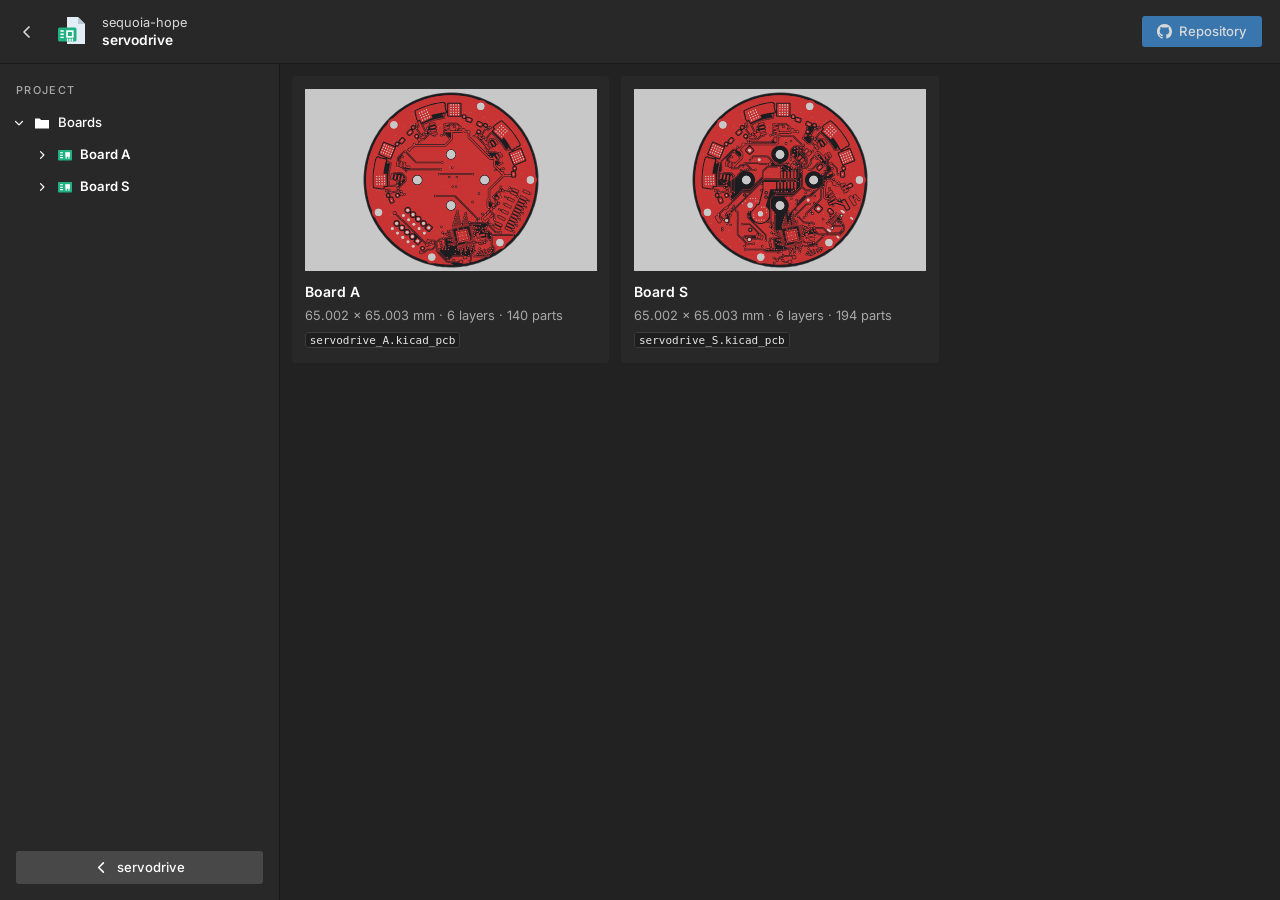
==== viewer/index.html @ 85be97e5 "Board pages: the viewer is pcbview's now, not this project's own copy The SCH / PCB / 3D viewer on i" ====
<!doctype html>
<html lang="en">
<head>
<meta charset="utf-8">
<meta name="viewport" content="width=device-width, initial-scale=1, viewport-fit=cover">
<title>servodrive</title>
<link rel="stylesheet" href="assets/viewer.css">
<link rel="stylesheet" href="assets/pcbview.css">
<script src="assets/app.js" defer></script>
</head>
<body class="pv-list">
<header class="a3-top">
  <button class="a3-menu" aria-label="project tree"><svg viewBox="0 0 16 16" aria-hidden="true"><path d="M2 4h12M2 8h12M2 12h12" fill="none" stroke="currentColor" stroke-width="1.5" stroke-linecap="round"/></svg></button>
  <a class="a3-back" href="../index.html" title="servodrive" aria-label="servodrive"><svg viewBox="0 0 16 16" aria-hidden="true"><path d="M10 3 5 8l5 5" fill="none" stroke="currentColor" stroke-width="1.7" stroke-linecap="round" stroke-linejoin="round"/></svg></a>
  <a class="a3-proj" href="index.html"><svg viewBox="0 0 34 34" aria-hidden="true"><path d="M12 2h11l7 7v20H12z" fill="#e3edf6"/><path d="M23 2v7h7" fill="#b7c8d6"/><rect x="3" y="12.5" width="18.5" height="14" rx="1.5" fill="#1fb182"/><rect x="11.2" y="15.3" width="7.4" height="7.4" fill="#fff"/><rect x="12.9" y="17" width="4" height="4" fill="#1fb182"/><path d="M5.4 16h3.4M5.4 19.2h3.4M5.4 22.4h3.4M12.6 23.6v3M15 23.6v3M17.4 23.6v3" stroke="#fff" stroke-width="1.4"/></svg><span><small>sequoia-hope</small><b>servodrive</b></span></a>
  <div class="a3-sp"></div>
  <a class="a3-btn primary" href="https://github.com/sequoia-hope/servodrive"><svg viewBox="0 0 16 16" aria-hidden="true"><path fill="currentColor" d="M8 0C3.58 0 0 3.58 0 8c0 3.54 2.29 6.53 5.47 7.59.4.07.55-.17.55-.38 0-.19-.01-.82-.01-1.49-2.01.37-2.53-.49-2.69-.94-.09-.23-.48-.94-.82-1.13-.28-.15-.68-.52-.01-.53.63-.01 1.08.58 1.23.82.72 1.21 1.87.87 2.33.66.07-.52.28-.87.51-1.07-1.78-.2-3.64-.89-3.64-3.95 0-.87.31-1.59.82-2.15-.08-.2-.36-1.02.08-2.12 0 0 .67-.21 2.2.82.64-.18 1.32-.27 2-.27.68 0 1.36.09 2 .27 1.53-1.04 2.2-.82 2.2-.82.44 1.1.16 1.92.08 2.12.51.56.82 1.27.82 2.15 0 3.07-1.87 3.75-3.65 3.95.29.25.54.73.54 1.48 0 1.07-.01 1.93-.01 2.2 0 .21.15.46.55.38A8.01 8.01 0 0 0 16 8c0-4.42-3.58-8-8-8z"/></svg><span>Repository</span></a>
</header>
<nav class="a3-side" aria-label="project">
  <div class="a3-label">Project</div>
  <div class="a3-tree"><ul>
<li><div class="a3-row" style="--d:0" title="Boards"><button class="a3-tw" aria-expanded="true" tabindex="0" aria-label="expand or collapse"><svg viewBox="0 0 16 16" aria-hidden="true"><path d="M6 3.5 10.5 8 6 12.5" fill="none" stroke="currentColor" stroke-width="1.6" stroke-linecap="round" stroke-linejoin="round"/></svg></button><svg class="ic" viewBox="0 0 16 16" aria-hidden="true"><path d="M1 3.5h4.6l1.5 1.6H15v8.4H1z" fill="#fff"/></svg><span class="t">Boards</span></div><ul>
<li><div class="a3-row page" style="--d:1" title="Board A"><button class="a3-tw" aria-expanded="false" tabindex="0" aria-label="expand or collapse"><svg viewBox="0 0 16 16" aria-hidden="true"><path d="M6 3.5 10.5 8 6 12.5" fill="none" stroke="currentColor" stroke-width="1.6" stroke-linecap="round" stroke-linejoin="round"/></svg></button><svg class="ic" viewBox="0 0 16 16" aria-hidden="true"><rect x="1" y="3" width="14" height="10.5" rx=".8" fill="#1fb182"/><rect x="8.3" y="5.2" width="4.6" height="4.6" fill="#fff"/><path d="M3 5.8h3M3 8.2h3M3 10.6h3M9.2 11.8v-2M11.9 11.8v-2" stroke="#fff" stroke-width="1.1"/></svg><a class="t" href="a.html">Board A</a></div><ul hidden>
<li><div class="a3-row" style="--d:2" title="Overview"><button class="a3-tw leaf" aria-expanded="false" tabindex="-1" aria-label="expand or collapse"><svg viewBox="0 0 16 16" aria-hidden="true"><path d="M6 3.5 10.5 8 6 12.5" fill="none" stroke="currentColor" stroke-width="1.6" stroke-linecap="round" stroke-linejoin="round"/></svg></button><svg class="ic" viewBox="0 0 16 16" aria-hidden="true"><circle cx="8" cy="8" r="6.3" fill="none" stroke="currentColor" stroke-width="1.3"/><path d="M8 7.2v4.2M8 4.6v.1" stroke="currentColor" stroke-width="1.6" stroke-linecap="round"/></svg><a class="t" href="a.html#overview">Overview</a></div>
</li>
<li><div class="a3-row" style="--d:2" title="PCB"><button class="a3-tw leaf" aria-expanded="false" tabindex="-1" aria-label="expand or collapse"><svg viewBox="0 0 16 16" aria-hidden="true"><path d="M6 3.5 10.5 8 6 12.5" fill="none" stroke="currentColor" stroke-width="1.6" stroke-linecap="round" stroke-linejoin="round"/></svg></button><svg class="ic" viewBox="0 0 16 16" aria-hidden="true"><rect x="1" y="3" width="14" height="10.5" rx=".8" fill="#1fb182"/><rect x="8.3" y="5.2" width="4.6" height="4.6" fill="#fff"/><path d="M3 5.8h3M3 8.2h3M3 10.6h3M9.2 11.8v-2M11.9 11.8v-2" stroke="#fff" stroke-width="1.1"/></svg><a class="t" href="a.html#copper">PCB</a></div>
</li>
<li><div class="a3-row" style="--d:2" title="3D"><button class="a3-tw leaf" aria-expanded="false" tabindex="-1" aria-label="expand or collapse"><svg viewBox="0 0 16 16" aria-hidden="true"><path d="M6 3.5 10.5 8 6 12.5" fill="none" stroke="currentColor" stroke-width="1.6" stroke-linecap="round" stroke-linejoin="round"/></svg></button><svg class="ic" viewBox="0 0 16 16" aria-hidden="true"><path d="M8 1.6 14 5v6.2l-6 3.3-6-3.3V5zM2 5l6 3.3L14 5M8 8.3v6.2" fill="none" stroke="currentColor" stroke-width="1.15" stroke-linejoin="round"/></svg><a class="t" href="a.html#board3d">3D</a></div>
</li>
</ul></li>
<li><div class="a3-row page" style="--d:1" title="Board S"><button class="a3-tw" aria-expanded="false" tabindex="0" aria-label="expand or collapse"><svg viewBox="0 0 16 16" aria-hidden="true"><path d="M6 3.5 10.5 8 6 12.5" fill="none" stroke="currentColor" stroke-width="1.6" stroke-linecap="round" stroke-linejoin="round"/></svg></button><svg class="ic" viewBox="0 0 16 16" aria-hidden="true"><rect x="1" y="3" width="14" height="10.5" rx=".8" fill="#1fb182"/><rect x="8.3" y="5.2" width="4.6" height="4.6" fill="#fff"/><path d="M3 5.8h3M3 8.2h3M3 10.6h3M9.2 11.8v-2M11.9 11.8v-2" stroke="#fff" stroke-width="1.1"/></svg><a class="t" href="s.html">Board S</a></div><ul hidden>
<li><div class="a3-row" style="--d:2" title="Overview"><button class="a3-tw leaf" aria-expanded="false" tabindex="-1" aria-label="expand or collapse"><svg viewBox="0 0 16 16" aria-hidden="true"><path d="M6 3.5 10.5 8 6 12.5" fill="none" stroke="currentColor" stroke-width="1.6" stroke-linecap="round" stroke-linejoin="round"/></svg></button><svg class="ic" viewBox="0 0 16 16" aria-hidden="true"><circle cx="8" cy="8" r="6.3" fill="none" stroke="currentColor" stroke-width="1.3"/><path d="M8 7.2v4.2M8 4.6v.1" stroke="currentColor" stroke-width="1.6" stroke-linecap="round"/></svg><a class="t" href="s.html#overview">Overview</a></div>
</li>
<li><div class="a3-row" style="--d:2" title="Schematic"><button class="a3-tw leaf" aria-expanded="false" tabindex="-1" aria-label="expand or collapse"><svg viewBox="0 0 16 16" aria-hidden="true"><path d="M6 3.5 10.5 8 6 12.5" fill="none" stroke="currentColor" stroke-width="1.6" stroke-linecap="round" stroke-linejoin="round"/></svg></button><svg class="ic" viewBox="0 0 16 16" aria-hidden="true"><rect x="1" y="3" width="14" height="10.5" rx=".6" fill="#e5c987"/><path d="M9.5 9.8H15M9.5 9.8v3.7M12 9.8v3.7" stroke="#9a8450" stroke-width=".8"/></svg><a class="t" href="s.html#schematic">Schematic</a></div>
</li>
<li><div class="a3-row" style="--d:2" title="PCB"><button class="a3-tw leaf" aria-expanded="false" tabindex="-1" aria-label="expand or collapse"><svg viewBox="0 0 16 16" aria-hidden="true"><path d="M6 3.5 10.5 8 6 12.5" fill="none" stroke="currentColor" stroke-width="1.6" stroke-linecap="round" stroke-linejoin="round"/></svg></button><svg class="ic" viewBox="0 0 16 16" aria-hidden="true"><rect x="1" y="3" width="14" height="10.5" rx=".8" fill="#1fb182"/><rect x="8.3" y="5.2" width="4.6" height="4.6" fill="#fff"/><path d="M3 5.8h3M3 8.2h3M3 10.6h3M9.2 11.8v-2M11.9 11.8v-2" stroke="#fff" stroke-width="1.1"/></svg><a class="t" href="s.html#copper">PCB</a></div>
</li>
<li><div class="a3-row" style="--d:2" title="3D"><button class="a3-tw leaf" aria-expanded="false" tabindex="-1" aria-label="expand or collapse"><svg viewBox="0 0 16 16" aria-hidden="true"><path d="M6 3.5 10.5 8 6 12.5" fill="none" stroke="currentColor" stroke-width="1.6" stroke-linecap="round" stroke-linejoin="round"/></svg></button><svg class="ic" viewBox="0 0 16 16" aria-hidden="true"><path d="M8 1.6 14 5v6.2l-6 3.3-6-3.3V5zM2 5l6 3.3L14 5M8 8.3v6.2" fill="none" stroke="currentColor" stroke-width="1.15" stroke-linejoin="round"/></svg><a class="t" href="s.html#board3d">3D</a></div>
</li>
</ul></li>
</ul></li></ul></div>
  <div class="a3-foot"><a class="a3-btn" href="../index.html"><svg viewBox="0 0 16 16" aria-hidden="true"><path d="M10 3 5 8l5 5" fill="none" stroke="currentColor" stroke-width="1.7" stroke-linecap="round" stroke-linejoin="round"/></svg><span>servodrive</span></a></div>
</nav>
<main class="pv-main pv-boards">
<a class="pv-board" href="a.html">
  <div class="pv-thumb"><img src="a/layers/body.svg" alt=""><img src="a/layers/f.svg" alt="">
  <img src="a/layers/edge.svg" alt=""></div>
  <b>Board A</b><span>65.002 &times; 65.003 mm &middot; 6 layers &middot; 140 parts</span><span><code>servodrive_A.kicad_pcb</code></span>
</a><a class="pv-board" href="s.html">
  <div class="pv-thumb"><img src="s/layers/body.svg" alt=""><img src="s/layers/f.svg" alt="">
  <img src="s/layers/edge.svg" alt=""></div>
  <b>Board S</b><span>65.002 &times; 65.003 mm &middot; 6 layers &middot; 194 parts</span><span><code>servodrive_S.kicad_pcb</code></span>
</a>
</main>
</body>
</html>
---- viewer/assets/viewer.css ----
/* viewer.css — the viewer itself: the tab strip, the SCH / PCB / 3D panels,
   the part pane and the overview. Everything is scoped to section.vw, so a
   page that embeds the viewer (`embed` in pcbview.toml) keeps its own look
   round it; pcbview.css adds the application page (top bar, project tree).
   The palette is measured off Altium's own documentation screenshots of the
   A365 workspace: #282828 for everything that is chrome, #222 under the
   content, #484848 for buttons, #3876ad for the selection, and the viewers'
   #c8c8c8 canvas. The colours below are defaults at zero specificity: a page
   that sets the same variables on :root wins. */

:where(:root) {
  --well: #1e1e1e; --bg: #222222; --chrome: #282828; --card: #282828; --raised: #333333;
  --btn: #484848; --btn-hi: #565656; --tab-on: #727272; --edge: #181818; --line: #3b3b3b;
  --head: #ffffff; --fg: #d8d8d8; --muted: #a8a8a8; --dim: #868e94;
  --accent: #3876ad; --accent-hi: #4285c1; --link: #7dc0ff;
  --up: #67c465; --warn: #ff9f0a; --bad: #e5534b;
  --canvas: #c8c8c8;
  --mono: ui-monospace, "SF Mono", SFMono-Regular, Menlo, Consolas, monospace;
}

section.vw {
  display: flex; flex-direction: column; background: var(--card); color: var(--fg);
  border-radius: 4px; overflow: hidden; padding: 0; font-size: 14px; line-height: 1.6;
}
.vw, .vw *, .vw *::before, .vw *::after { box-sizing: border-box; }
.vw [hidden], .vw[hidden], [data-pv-note][hidden] { display: none !important; }
.vw b, .vw strong { color: var(--head); font-weight: 600; }
.vw a { color: var(--link); text-decoration: none; }
.vw a:hover { text-decoration: underline; }
.vw code { font-family: var(--mono); font-size: .86em; background: var(--well); border: 1px solid var(--line);
  border-radius: 3px; padding: .05em .35em; color: #e4e4e4; overflow-wrap: anywhere; }
.vw .sub { color: var(--muted); font-size: .88em; font-weight: 400; }
.vw .warn { color: var(--warn); }
.vw input[type=range], .vw input[type=checkbox], .vw input[type=radio] { accent-color: var(--accent); }

/* a page of its own fills the window (pcbview.css); embedded, the viewer is
   as tall as the window less the page's own fixed chrome, --pv-embed-h */
.vw[data-pv-embed] { height: var(--pv-embed-h, min(calc(100vh - 6rem), 60rem)); min-height: 26rem; }
.vw:fullscreen { height: 100%; background: var(--canvas); }

/* ---- buttons, A365's secondary and primary ---- */
.cu button, .b3 button, .vw .a3-btn {
  font: inherit; font-size: .78rem; font-weight: 500; color: #fff; background: var(--btn);
  border: 0; border-radius: 3px; padding: .2rem .6rem; cursor: pointer; line-height: 1.5;
}
.cu button:hover, .b3 button:hover, .vw .a3-btn:hover { background: var(--btn-hi); text-decoration: none; }
.cu button.on, .b3 button.on { background: var(--accent); }
.cu button.on:hover, .b3 button.on:hover { background: var(--accent-hi); }
.vw .a3-btn { display: inline-flex; align-items: center; gap: .45rem; white-space: nowrap; }
.vw .a3-btn svg { width: 15px; height: 15px; flex: none; }

/* ---- the tab strip ---- */
.vw-bar {
  flex: none; display: grid; grid-template-columns: 1fr auto 1fr; align-items: stretch;
  height: 34px; background: var(--chrome); border-bottom: 1px solid var(--edge);
}
.vw-left, .vw-tools { display: flex; align-items: center; gap: .3rem; padding: 0 .6rem; }
.vw-tools { justify-content: flex-end; }
.vw-left button, .vw-tools button {
  display: inline-flex; align-items: center; gap: .45rem; font: inherit; font-size: .8rem;
  color: #fff; background: none; border: 0; padding: .25rem .35rem; border-radius: 3px; cursor: pointer;
}
.vw-left button:hover, .vw-tools button:hover { background: var(--btn); }
.vw-left button[aria-pressed=false] { color: var(--muted); }
.vw-tools button.on { background: var(--tab-on); }
.vw-left svg, .vw-tools svg { width: 16px; height: 16px; flex: none; }
.vw-tabs { display: flex; }
.vw-tabs button {
  font: inherit; font-size: .8rem; font-weight: 600; color: #fff; background: none;
  border: 0; padding: 0 .9rem; cursor: pointer;
}
.vw-tabs button:hover { background: var(--btn); }
.vw-tabs button[aria-selected=true] { background: var(--tab-on); }
.vw-panel { flex: 1; min-height: 0; display: flex; flex-direction: column; scroll-margin-top: 34px; }

/* ---- the panel + canvas grid every tab shares ---- */
.cu {
  --plate: var(--canvas); --cu-dim: #4a4a4a;
  flex: 1; min-height: 0; display: grid; grid-template-columns: 15.5rem minmax(0, 1fr) auto;
}
.vw.nolayers .cu { grid-template-columns: minmax(0, 1fr) auto; }
.vw.nolayers .cu-panel { display: none; }
.cu-panel {
  background: var(--chrome); border-right: 1px solid var(--edge); padding: .6rem .75rem .8rem;
  font-size: .82rem; overflow-y: auto; min-height: 0;
  scrollbar-width: thin; scrollbar-color: var(--btn) transparent;
}
.cu-lay {
  display: grid; grid-template-columns: 1rem auto auto .8rem 1fr; gap: .35rem;
  align-items: center; padding: .2rem .25rem; border-radius: 2px; margin: 0 -.25rem;
}
.cu-lay:hover { background: var(--btn); }
.cu-lay.on { background: var(--accent); }
.cu-lay.on .k, .cu-lay.on .fx { color: #dbe8f5; }
.cu-lay .k { color: var(--dim); font-size: .72rem; font-family: var(--mono); }
.cu-lay input { margin: 0; }
.cu-lay .sw { width: .8rem; height: .8rem; border-radius: 2px; border: 1px solid rgba(0,0,0,.4); }
.cu-lay label { cursor: pointer; min-width: 0; line-height: 1.25; }
.cu-lay .nm { font-weight: 600; color: #fff; }
.cu-lay .fx { display: block; color: var(--muted); font-size: .7rem; font-family: var(--mono); }
.cu-head { color: var(--muted); text-transform: uppercase; letter-spacing: .1em;
  font-size: .66rem; font-weight: 600; margin: .6rem 0 .25rem; }
.cu-head:first-child { margin-top: .1rem; }
.cu-row { display: flex; flex-wrap: wrap; gap: .3rem; align-items: center; margin-top: .5rem; }
.cu-ctl { display: block; margin-top: .6rem; color: var(--muted); font-size: .76rem; }
.cu-ctl input[type=range] { width: 100%; margin-top: .15rem; }
.cu-note { margin: .6rem 0 0; font-size: .76rem; line-height: 1.45; color: var(--muted); }
.cu-note:empty, .cu-hint:empty { display: none; }
.cu-read { margin: .45rem 0 0; font-size: .72rem; color: var(--link); min-height: 1.2em; font-family: var(--mono); }
.cu-hint { margin: .5rem 0 0; font-size: .7rem; line-height: 1.4; color: var(--dim); }
.cu-hint b { color: var(--muted); }

.cu-canvas { position: relative; background: var(--plate); min-width: 0; min-height: 0; overflow: hidden; }
.cu-plate { position: absolute; inset: 0; overflow: hidden; cursor: grab; touch-action: none; }
.cu-plate.drag { cursor: grabbing; }
.cu-plate.pick { cursor: crosshair; }
.cu-pan { position: absolute; inset: 0; transform-origin: 0 0; }
.cu-flip { position: absolute; transform-origin: 50% 50%; }
.cu-flip img { position: absolute; inset: 0; width: 100%; height: 100%; max-width: none;
  pointer-events: none; -webkit-user-drag: none; user-select: none; }
.cu-mark {
  position: absolute; z-index: 400; pointer-events: none; border: 2px solid #2f9bff;
  box-shadow: 0 0 0 1px rgba(0,0,0,.6), 0 0 12px rgba(47,155,255,.8); border-radius: 1px;
}
.cu-scale { position: absolute; left: .7rem; bottom: .6rem; display: flex; align-items: center;
  gap: .4rem; color: var(--cu-dim); font-size: .7rem; font-family: var(--mono); pointer-events: none; }
.cu-scale i { display: block; height: 5px; border: 1px solid var(--cu-dim); border-top: none; }
.cu-back { position: absolute; right: .7rem; top: .6rem; color: var(--cu-dim); font-size: .7rem;
  letter-spacing: .08em; text-transform: uppercase; pointer-events: none; font-weight: 600; }

/* grid mode: the copper layers again, side by side */
.cu-grid { position: absolute; inset: 0; overflow: auto; display: grid;
  grid-template-columns: repeat(auto-fill, minmax(260px, 1fr)); gap: .5rem; padding: .6rem; align-content: start; }
.cu-cell { min-width: 0; }
.cu-tile { position: relative; background: var(--plate); overflow: hidden; }
.cu-tile img { position: absolute; inset: 0; width: 100%; height: 100%; max-width: none; }
.cu-tile b { position: absolute; left: .45rem; top: .3rem; font-size: .7rem; font-weight: 600; color: #fff;
  background: rgba(40,40,40,.85); padding: 0 .35rem; border-radius: 2px; z-index: 2; }
.cu-cap { color: #3a3a3a; font-size: .68rem; line-height: 1.35; padding: .25rem .1rem 0; font-family: var(--mono); }
.cu-cap span { display: block; }

/* ---- schematic (sch.js) ---- */
.sch-sheet {
  display: grid !important; grid-template-columns: 1rem 1fr; gap: 0 .35rem; width: 100%;
  text-align: left; background: none !important; padding: .25rem .3rem !important;
  margin: 0 0 .1rem; border-radius: 2px;
}
.sch-sheet:hover { background: var(--btn) !important; }
.sch-sheet.on { background: var(--accent) !important; }
.sch-sheet .k { color: var(--dim); font-size: .72rem; font-family: var(--mono); grid-row: span 2; }
.sch-sheet .nm { font-weight: 600; color: #fff; }
.sch-sheet .fx { color: var(--muted); font-size: .7rem; line-height: 1.3; font-weight: 400; }
.sch-sheet.on .k, .sch-sheet.on .fx { color: #dbe8f5; }
.sch-plate { position: absolute; inset: 0; overflow: hidden; cursor: grab; touch-action: none; }
.sch-plate.drag { cursor: grabbing; }
.sch-pan { position: absolute; inset: 0; transform-origin: 0 0; }
.sch-pan img { position: absolute; display: block; max-width: none; user-select: none; -webkit-user-drag: none;
  background: #fff; box-shadow: 0 1px 6px rgba(0,0,0,.35); }

/* ---- 3D (board3d.js) ---- */
.b3 { flex: 1; min-height: 0; display: flex; flex-direction: column; }
.b3-bar {
  flex: none; display: flex; flex-wrap: wrap; align-items: center; gap: .4rem 1rem;
  font-size: .8rem; padding: .35rem .7rem; background: var(--chrome); border-bottom: 1px solid var(--edge);
}
.b3-bar .cu-row { margin: 0; }
.b3-layers { display: flex; flex-wrap: wrap; gap: .15rem .8rem; color: var(--fg); }
.b3-layers label { display: inline-flex; align-items: center; gap: .3rem; cursor: pointer; }
.b3-layers input { margin: 0; }
.b3-find { display: inline-flex; align-items: center; gap: .4rem; color: var(--muted); margin-left: auto; }
.b3-find input {
  font: inherit; font-size: .78rem; width: 7rem; padding: .15rem .45rem; color: #fff;
  background: var(--well); border: 1px solid var(--line); border-radius: 3px;
  font-family: var(--mono); text-transform: uppercase;
}
.b3-find input:focus { outline: none; border-color: var(--accent); }
.b3-find input.bad { border-color: var(--warn); }
.b3-body { flex: 1; min-height: 0; display: flex; overflow: hidden; }
.b3-stage { position: relative; overflow: hidden; background: var(--canvas); flex: 1; min-width: 0; touch-action: none; }
.b3-stage canvas { display: block; width: 100%; height: 100%; }
.b3-msg {
  position: absolute; inset: 0; margin: 0; display: grid; place-items: center; padding: 1rem;
  color: #4a4a4a; font-size: .85rem; text-align: center; pointer-events: none; z-index: 5;
}
.b3-msg code { background: rgba(255,255,255,.5); color: #222; border-color: #aaa; }
.b3-tag {
  position: absolute; transform: translate(-50%, calc(-100% - 12px)); pointer-events: none;
  background: var(--chrome); color: #fff; border-radius: 3px; padding: .3rem .6rem;
  font-size: .76rem; line-height: 1.4; white-space: nowrap; box-shadow: 0 2px 10px rgba(0,0,0,.45);
}
.b3-tag::after { content: ""; position: absolute; left: 50%; bottom: -5px; margin-left: -5px;
  border: 5px solid transparent; border-bottom: 0; border-top-color: var(--chrome); }
.b3-tag b { font-family: var(--mono); }
.b3-tag span { display: block; color: var(--muted); font-size: .68rem; font-family: var(--mono); }
.b3-facts { flex: none; margin: 0; padding: .4rem .8rem; font-size: .74rem; color: var(--muted);
  background: var(--chrome); border-top: 1px solid var(--edge); line-height: 1.45; }
.b3-facts:empty { display: none; }

/* the part pane: A365's properties panel, docked on the canvas's right */
.b3-info {
  flex: none; width: 18.5rem; display: flex; flex-direction: column; min-height: 0;
  background: var(--chrome); border-left: 1px solid var(--edge); font-size: .8rem;
}
.b3-ih { display: flex; align-items: center; justify-content: space-between; gap: .5rem;
  padding: .6rem .6rem .55rem .95rem; border-bottom: 1px solid var(--line); }
.b3-ih b { font-size: .95rem; font-family: var(--mono); }
.pv-pane .b3-x { font: inherit; background: none; color: var(--muted); font-size: 1.15rem; line-height: 1;
  padding: .1rem .35rem; border: 0; border-radius: 3px; cursor: pointer; }
.pv-pane .b3-x:hover { background: var(--btn); color: #fff; }
.b3-ib { flex: 1; min-height: 0; overflow-y: auto; padding: 0 .95rem 1rem;
  scrollbar-width: thin; scrollbar-color: var(--btn) transparent; }
.b3-ib dl { display: grid; grid-template-columns: 5.4rem minmax(0, 1fr); gap: .45rem .6rem;
  margin: 0; padding: .8rem 0; border-bottom: 1px solid var(--line); }
.b3-ib dt { color: #fff; font-weight: 600; }
.b3-ib dd { margin: 0; color: var(--fg); overflow-wrap: anywhere; }
.b3-ib dd small { display: block; color: var(--muted); font-size: .72rem; line-height: 1.4; margin-top: .1rem; }
.b3-ib dl.par dt { font-weight: 500; color: var(--muted); text-align: right; }
.b3-ib h4 { margin: .85rem 0 .35rem; color: #fff; font-size: .8rem; font-weight: 600;
  display: flex; justify-content: space-between; }
.b3-ib h4 span { color: var(--muted); font-weight: 500; }
.b3-ib h4 + dl { padding-top: .15rem; }
.b3-ib .mono { font-family: var(--mono); font-size: .76rem; }
.b3-ib a[target=_blank]::after { content: "\2197"; font-size: .8em; margin-left: .15em; }
.b3-ib a.b3-alt { font-size: .72rem; margin-left: .35rem; }
.b3-dnp { display: inline-block; margin-left: .4rem; padding: 0 .35rem; border-radius: 2px;
  font-size: .66rem; font-weight: 600; color: #1e1e1e; background: var(--warn); vertical-align: .08em; }
table.b3-pins { border-collapse: collapse; width: 100%; margin: 0; font-size: .74rem; font-family: var(--mono); }
table.b3-pins td { padding: .14rem .45rem; border-bottom: 1px solid #313131; vertical-align: top; }
table.b3-pins td:first-child { color: var(--muted); width: 3.2rem; padding-left: .2rem; }
.b3-nc { color: var(--dim); font-style: italic; font-family: Inter, system-ui, sans-serif; }
.b3-empty { color: var(--muted); margin: 1rem 0; }

/* ---- the overview ---- */
.pv-over { overflow-y: auto; }
.pv-card { max-width: 60rem; padding: 1.2rem 1.5rem 1.5rem; }
.pv-card h1 { font-size: 1.3rem; margin: 0 0 .5rem; color: var(--head); font-weight: 600; }
.pv-lede { margin: 0 0 1rem; font-size: .95rem; max-width: 50rem; }
.pv-facts { display: grid; grid-template-columns: 8rem minmax(0, 1fr); gap: .1rem 1rem; margin: 0;
  border-top: 1px solid var(--line); }
.pv-facts dt, .pv-facts dd { padding: .55rem 0; border-bottom: 1px solid var(--line); margin: 0; }
.pv-facts dt { color: var(--head); font-weight: 600; }
.pv-facts dd small { display: block; color: var(--muted); font-size: .8rem; margin-top: .1rem; }

/* ================================================================== narrow == */
@media (max-width: 760px) {
  section.vw, .vw[data-pv-embed] { height: auto; min-height: 0; }
  .vw-panel { scroll-margin-top: 34px; }
  .cu, .vw.nolayers .cu { grid-template-columns: 1fr; grid-template-rows: auto; }
  .cu-canvas { height: 72vh; order: -1; }
  .cu-panel { border-right: 0; border-top: 1px solid var(--edge); }
  .b3-body { flex-direction: column; overflow: visible; }
  .b3-stage { flex: none; height: 72vh; }
  .b3-info { width: auto; height: 22rem; border-left: 0; border-top: 1px solid var(--edge); }
  .b3-find { margin-left: 0; }
  .vw-left button span { display: none; }
  .pv-card { padding: 1rem; }
  .pv-facts { grid-template-columns: 6rem minmax(0, 1fr); }
}
---- viewer/assets/pcbview.css ----
/* pcbview — the application page, after Altium 365: the top bar, the project
   tree and the breadcrumb bar round the viewer, which fills the window beside
   the tree. The viewer itself, and the palette, are viewer.css, loaded first;
   a page that embeds the viewer loads only that. */

@font-face {
  font-family: "Inter"; font-style: normal; font-weight: 400 700; font-display: swap;
  src: url(vendor/fonts/inter-latin.woff2) format("woff2");
  unicode-range: U+0000-00FF, U+0131, U+0152-0153, U+02BB-02BC, U+02C6, U+02DA, U+02DC,
    U+0304, U+0308, U+0329, U+2000-206F, U+20AC, U+2122, U+2191, U+2193, U+2212, U+2215,
    U+FEFF, U+FFFD;
}
@font-face {
  font-family: "Inter"; font-style: normal; font-weight: 400 700; font-display: swap;
  src: url(vendor/fonts/inter-greek.woff2) format("woff2");
  unicode-range: U+0370-0377, U+037A-037F, U+0384-038A, U+038C, U+038E-03A1, U+03A3-03FF;
}

:root {
  color-scheme: dark;
  --top: 64px; --bar: 36px; --side: 280px;
}
* { box-sizing: border-box; }
html, body { height: 100%; }
body {
  margin: 0; background: var(--bg); color: var(--fg); overflow: hidden;
  font: 14px/1.6 Inter, "Segoe UI", Roboto, "Helvetica Neue", Arial, system-ui, sans-serif;
  font-feature-settings: "cv11", "ss01"; -webkit-font-smoothing: antialiased;
  display: grid; grid-template-columns: var(--side) minmax(0, 1fr);
  grid-template-rows: var(--top) var(--bar) minmax(0, 1fr);
}
b, strong { color: var(--head); font-weight: 600; }
a { color: var(--link); text-decoration: none; }
a:hover { text-decoration: underline; }
code { font-family: var(--mono); font-size: .86em; background: var(--well); border: 1px solid var(--line);
  border-radius: 3px; padding: .05em .35em; color: #e4e4e4; overflow-wrap: anywhere; }
.sub { color: var(--muted); font-size: .88em; font-weight: 400; }
[hidden] { display: none !important; }
::selection { background: color-mix(in srgb, var(--accent) 70%, transparent); color: #fff; }

/* ---- buttons in the chrome, A365's secondary and primary ---- */
.a3-btn {
  font: inherit; font-weight: 500; color: #fff; background: var(--btn);
  border: 0; border-radius: 3px; cursor: pointer; line-height: 1.5;
}
.a3-btn:hover { background: var(--btn-hi); text-decoration: none; }
.a3-btn.primary { background: var(--accent); }
.a3-btn.primary:hover { background: var(--accent-hi); }

/* ================================================================== shell == */
.a3-top {
  grid-column: 1 / -1; display: flex; align-items: center; gap: .9rem; padding: 0 1.1rem 0 .8rem;
  background: var(--chrome); border-bottom: 1px solid var(--edge); z-index: 30; min-width: 0;
}
.a3-top a { color: inherit; text-decoration: none; }
.a3-back, .a3-menu {
  display: grid; place-items: center; width: 28px; height: 28px; border-radius: 3px;
  color: #fff; background: none; border: 0; cursor: pointer; padding: 0; flex: none;
}
.a3-back:hover, .a3-menu:hover { background: var(--btn); }
.a3-back svg, .a3-menu svg { width: 16px; height: 16px; }
.a3-menu { display: none; }
.a3-proj { display: flex; align-items: center; gap: .8rem; min-width: 0; }
.a3-proj svg { width: 34px; height: 34px; flex: none; }
.a3-proj span { display: grid; line-height: 1.35; min-width: 0; }
.a3-proj small { color: var(--fg); font-size: .8rem; }
.a3-proj b { color: #fff; font-size: .86rem; font-weight: 600; white-space: nowrap;
  overflow: hidden; text-overflow: ellipsis; }
.a3-sp { flex: 1; }
.a3-btn { display: inline-flex; align-items: center; gap: .45rem; font-size: .82rem;
  padding: .38rem .95rem; white-space: nowrap; }
.a3-btn svg { width: 15px; height: 15px; flex: none; }

.a3-side {
  grid-row: 2 / 4; grid-column: 1; background: var(--chrome); border-right: 1px solid var(--edge);
  display: flex; flex-direction: column; font-size: .82rem; min-height: 0; z-index: 20;
}
.a3-label { padding: 1.1rem 1rem .5rem; color: var(--muted); font-size: .68rem; font-weight: 500;
  text-transform: uppercase; letter-spacing: .12em; }
.a3-tree { flex: 1; overflow-y: auto; overscroll-behavior: contain; padding-bottom: 1rem;
  scrollbar-width: thin; scrollbar-color: var(--btn) transparent; }
.a3-tree ul { list-style: none; margin: 0; padding: 0; }
.a3-tree li { margin: 0; }
.a3-row {
  display: flex; align-items: center; gap: .45rem; height: 32px; color: #fff;
  padding-right: .8rem; padding-left: calc(.7rem + var(--d, 0) * 1.4rem);
  white-space: nowrap; cursor: pointer; font-weight: 500;
}
.a3-row:hover { background: var(--btn); }
.a3-row.here { background: var(--accent); }
.a3-row.page { font-weight: 600; }
.a3-row .t { overflow: hidden; text-overflow: ellipsis; min-width: 0; color: inherit; flex: 1; }
.a3-row a.t:hover { text-decoration: none; }
.a3-row .ic { width: 16px; height: 16px; flex: none; }
.a3-tw { width: 16px; height: 16px; flex: none; display: grid; place-items: center; color: #fff;
  background: none; border: 0; padding: 0; cursor: pointer; border-radius: 2px; }
.a3-tw svg { width: 12px; height: 12px; transition: transform .12s; }
.a3-tw[aria-expanded=true] svg { transform: rotate(90deg); }
.a3-tw.leaf { visibility: hidden; }
.a3-foot { padding: .9rem 1rem 1rem; }
.a3-foot .a3-btn { display: flex; justify-content: center; width: 100%; padding: .42rem; }

.a3-bar {
  grid-column: 2; grid-row: 2; display: flex; align-items: center; gap: .8rem; padding: 0 1rem;
  background: var(--chrome); border-bottom: 1px solid var(--edge); font-size: .82rem; min-width: 0;
}
.a3-crumb { display: inline-flex; align-items: center; gap: .5rem; white-space: nowrap; }
.a3-crumb svg { width: 16px; height: 16px; flex: none; }
.a3-crumb .sep { color: var(--dim); }
.a3-page { color: var(--muted); white-space: nowrap; overflow: hidden; text-overflow: ellipsis; min-width: 0; }
.a3-page code { font-size: .78rem; }

/* ================================================================== viewer == */
.pv-main { grid-column: 2; grid-row: 3; min-height: 0; min-width: 0; padding: .75rem; }
.pv-main > section.vw { height: 100%; }

/* ---- the board list (index.html with several boards) ---- */
.pv-boards { display: grid; grid-template-columns: repeat(auto-fill, minmax(300px, 1fr));
  gap: .75rem; align-content: start; overflow-y: auto; }
.pv-board { display: grid; gap: .2rem; background: var(--card); border-radius: 4px; padding: .8rem;
  color: var(--fg); }
.pv-board:hover { text-decoration: none; outline: 1px solid var(--accent); }
.pv-thumb { position: relative; aspect-ratio: 16 / 10; background: var(--canvas); margin-bottom: .4rem; }
.pv-thumb img { position: absolute; inset: 0; width: 100%; height: 100%; object-fit: contain; }
.pv-board span { font-size: .8rem; color: var(--muted); }

/* ================================================================== narrow == */
@media (max-width: 900px) {
  :root { --side: 0px; }
  body { grid-template-columns: 0 minmax(0, 1fr); }
  .a3-menu { display: grid; }
  .a3-side { position: fixed; top: var(--top); bottom: 0; left: 0; width: 290px; max-width: 86vw;
    transform: translateX(-100%); transition: transform .18s; }
  html.nav-open .a3-side { transform: none; box-shadow: 4px 0 24px rgba(0,0,0,.5); }
  .a3-top .a3-btn span { display: none; }
  .a3-page { display: none; }
}
@media (max-width: 760px) {
  body { overflow: auto; height: auto; grid-template-rows: var(--top) var(--bar) auto; }
  html { height: auto; }
  .a3-top { position: sticky; top: 0; }
  .a3-proj small { display: none; }
  .pv-main { padding: .5rem; }
  .pv-main > section.vw { height: auto; }
  .pv-main .vw-bar { position: sticky; top: var(--top); z-index: 10; }
  .pv-main .vw-panel { scroll-margin-top: calc(var(--top) + 34px); }
}

/* the board list has no breadcrumb bar: its cards take that row too */
.pv-list .pv-main { grid-row: 2 / 4; }
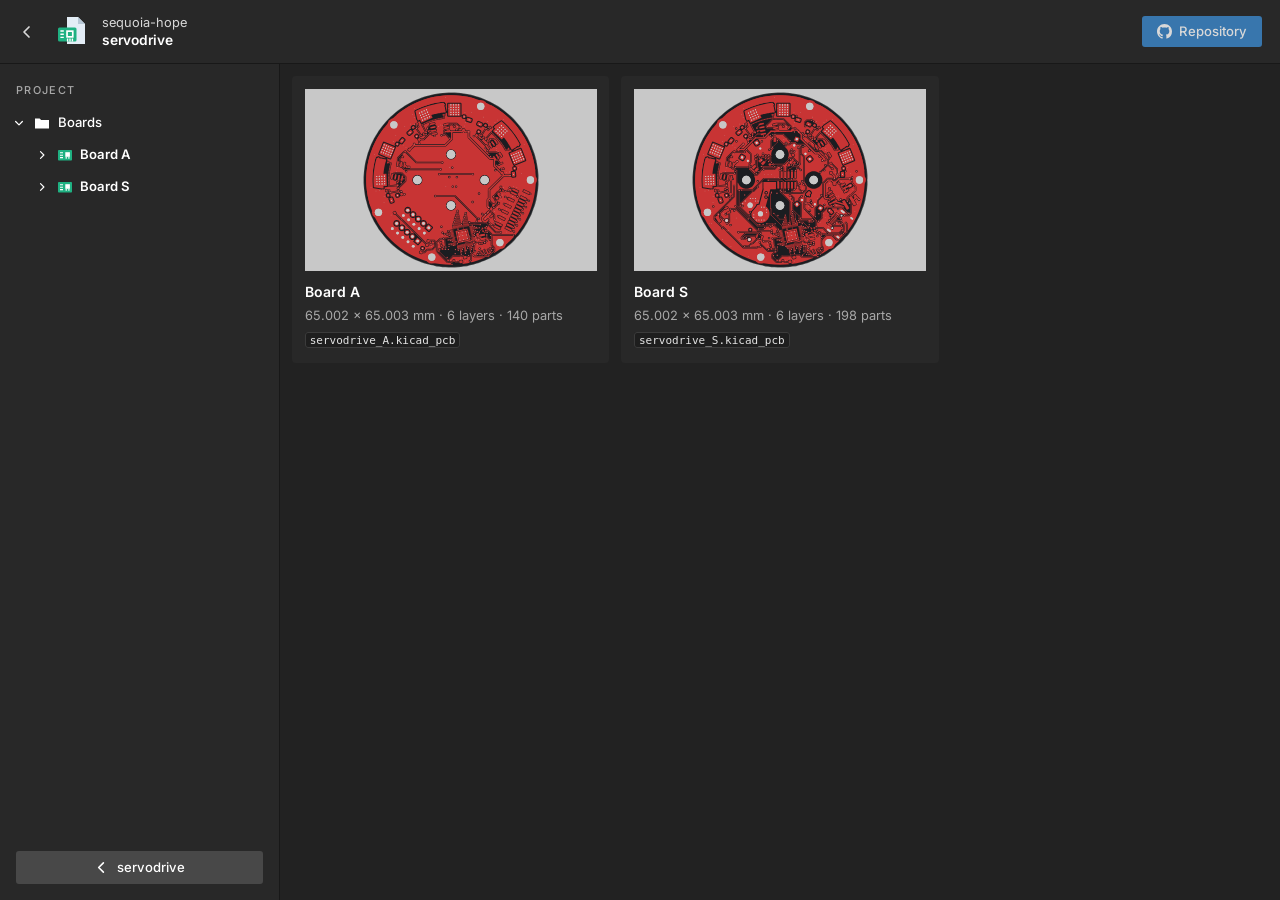
==== commit f27be60a: "Board S with six D6.3 bulk cans: routed, DRC 0; the bulk options page The two D10 cans carried 6.4 A" ====
--- a/viewer/index.html
+++ b/viewer/index.html
@@ -49,7 +49,7 @@
 </a><a class="pv-board" href="s.html">
   <div class="pv-thumb"><img src="s/layers/body.svg" alt=""><img src="s/layers/f.svg" alt="">
   <img src="s/layers/edge.svg" alt=""></div>
-  <b>Board S</b><span>65.002 &times; 65.003 mm &middot; 6 layers &middot; 194 parts</span><span><code>servodrive_S.kicad_pcb</code></span>
+  <b>Board S</b><span>65.002 &times; 65.003 mm &middot; 6 layers &middot; 198 parts</span><span><code>servodrive_S.kicad_pcb</code></span>
 </a>
 </main>
 </body>
